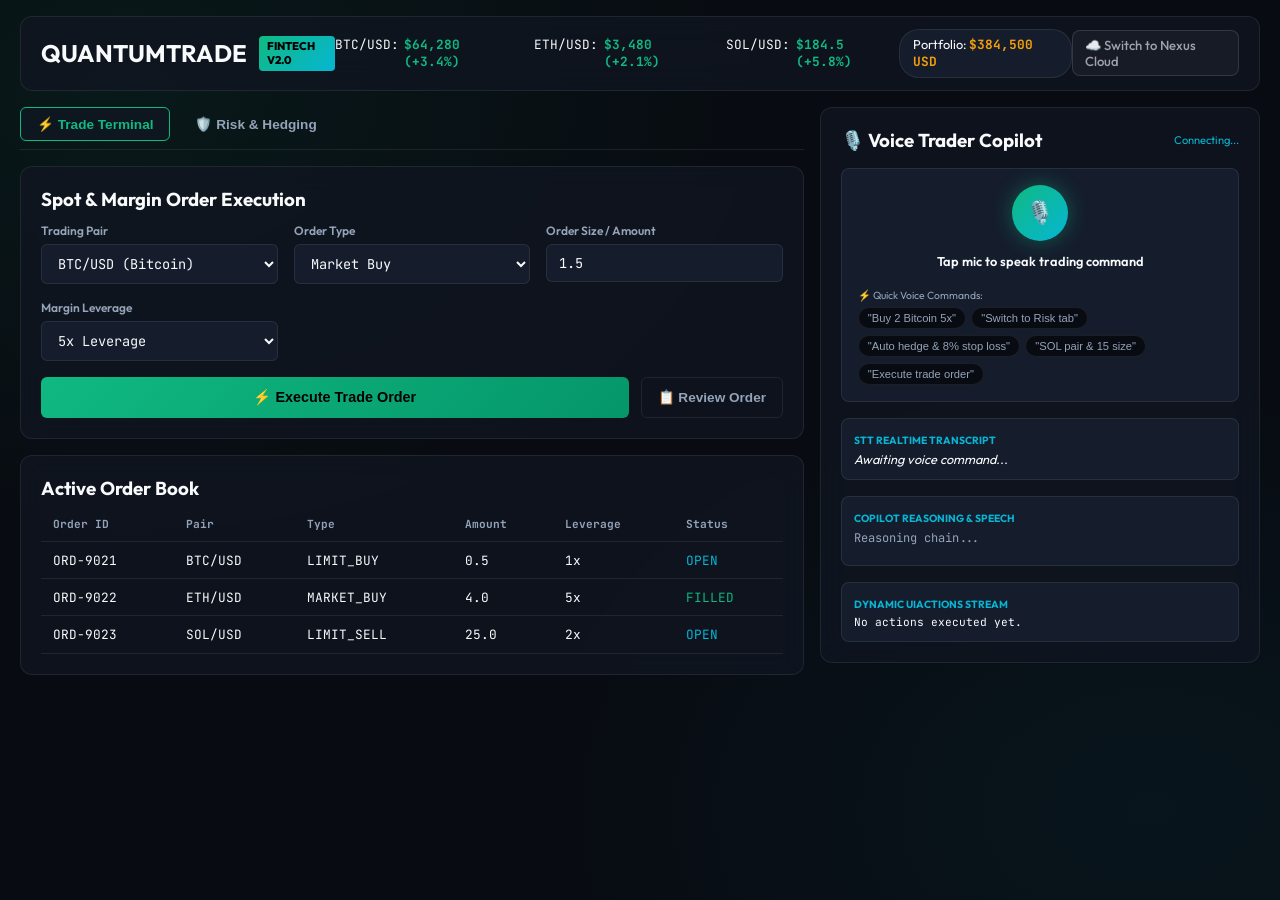
==== apps/quantum_trading/static/index.html @ e1970b5a "Enable unified multi-app routing and in-app navigation on port 8000" ====
<!DOCTYPE html>
<html lang="en">
<head>
  <meta charset="UTF-8">
  <title>Quantum Trade Terminal // Powered by Grogu Voice Copilot</title>
  <link rel="preconnect" href="https://fonts.googleapis.com">
  <link rel="preconnect" href="https://fonts.gstatic.com" crossorigin>
  <link href="https://fonts.googleapis.com/css2?family=JetBrains+Mono:wght@400;600;700&family=Outfit:wght@400;600;800&display=swap" rel="stylesheet">
  <link rel="stylesheet" href="css/trading.css">
</head>
<body>
  <div class="terminal-container">
    
    <!-- Top Header -->
    <header class="top-header">
      <div class="logo-section">
        <h2>QUANTUM<span>TRADE</span></h2>
        <span class="quantum-badge">FINTECH V2.0</span>
      </div>

      <div class="tickers-bar">
        <div class="ticker-item"><span>BTC/USD:</span> <strong class="ticker-up">$64,280 (+3.4%)</strong></div>
        <div class="ticker-item"><span>ETH/USD:</span> <strong class="ticker-up">$3,480 (+2.1%)</strong></div>
        <div class="ticker-item"><span>SOL/USD:</span> <strong class="ticker-up">$184.5 (+5.8%)</strong></div>
      </div>

      <div class="portfolio-pill">
        Portfolio: <strong id="balance_display">$384,500 USD</strong>
      </div>

      <a href="/" style="text-decoration: none; color: #a1a1aa; font-size: 0.82rem; padding: 6px 12px; border-radius: 8px; border: 1px solid rgba(255,255,255,0.12); background: rgba(255,255,255,0.04); display: inline-flex; align-items: center; gap: 6px; font-weight: 500;">☁️ Switch to Nexus Cloud</a>
    </header>

    <!-- Main Grid -->
    <main class="main-grid">
      
      <!-- Left Panel: Multi-Tab Trading Desk -->
      <section class="trading-panel">
        
        <!-- Tab Switcher -->
        <div class="tabs-header">
          <button id="tab_trade_btn" class="tab-btn active" onclick="switchTab('trade')">⚡ Trade Terminal</button>
          <button id="tab_risk_btn" class="tab-btn" onclick="switchTab('risk')">🛡️ Risk & Hedging</button>
        </div>

        <!-- TAB 1: Trade Terminal -->
        <div id="tab_trade_content" class="card">
          <h3>Spot & Margin Order Execution</h3>
          <div class="form-grid">
            <div class="form-group">
              <label for="asset_select">Trading Pair</label>
              <select id="asset_select" class="form-ctrl">
                <option value="BTC/USD">BTC/USD (Bitcoin)</option>
                <option value="ETH/USD">ETH/USD (Ethereum)</option>
                <option value="SOL/USD">SOL/USD (Solana)</option>
                <option value="NVDA">NVDA (NVIDIA Tokenized)</option>
              </select>
            </div>

            <div class="form-group">
              <label for="order_type_select">Order Type</label>
              <select id="order_type_select" class="form-ctrl">
                <option value="MARKET_BUY">Market Buy</option>
                <option value="LIMIT_BUY">Limit Buy</option>
                <option value="MARKET_SELL">Market Sell</option>
                <option value="STOP_LIMIT">Stop Limit</option>
              </select>
            </div>

            <div class="form-group">
              <label for="trade_amount_input">Order Size / Amount</label>
              <input type="number" id="trade_amount_input" class="form-ctrl" value="1.5" step="0.1" min="0.1" max="50">
            </div>

            <div class="form-group">
              <label for="leverage_input">Margin Leverage</label>
              <select id="leverage_input" class="form-ctrl">
                <option value="1">1x (Spot)</option>
                <option value="2">2x Leverage</option>
                <option value="5" selected>5x Leverage</option>
                <option value="10">10x Max</option>
              </select>
            </div>
          </div>

          <div style="margin-top: 1rem; display: flex; gap: 0.75rem;">
            <button id="execute_trade_btn" class="btn-buy" style="flex: 1;">⚡ Execute Trade Order</button>
            <button id="open_order_modal_btn" class="tab-btn" style="border: 1px solid var(--border);">📋 Review Order</button>
          </div>
        </div>

        <!-- TAB 2: Risk Management -->
        <div id="tab_risk_content" class="card" style="display: none;">
          <h3>Portfolio Risk Controls</h3>
          <div class="form-grid">
            <div class="form-group">
              <label for="stop_loss_input">Global Stop Loss (%)</label>
              <input type="number" id="stop_loss_input" class="form-ctrl" value="5.0" min="1" max="25">
            </div>

            <div class="form-group">
              <label for="auto_hedging_switch">Auto-Hedging Protection</label>
              <label style="display: flex; align-items: center; gap: 0.5rem; margin-top: 0.4rem;">
                <input type="checkbox" id="auto_hedging_switch" checked style="width: 20px; height: 20px;">
                <span id="auto_hedging_label" style="font-size: 0.85rem; color: var(--green);">Active (Hedging Enabled)</span>
              </label>
            </div>
          </div>
        </div>

        <!-- Live Order Book Table -->
        <div class="card">
          <h3>Active Order Book</h3>
          <table class="data-table">
            <thead>
              <tr>
                <th>Order ID</th>
                <th>Pair</th>
                <th>Type</th>
                <th>Amount</th>
                <th>Leverage</th>
                <th>Status</th>
              </tr>
            </thead>
            <tbody id="orders_tbody">
              <tr><td>ORD-9021</td><td>BTC/USD</td><td>LIMIT_BUY</td><td>0.5</td><td>1x</td><td style="color:var(--cyan)">OPEN</td></tr>
              <tr><td>ORD-9022</td><td>ETH/USD</td><td>MARKET_BUY</td><td>4.0</td><td>5x</td><td style="color:var(--green)">FILLED</td></tr>
              <tr><td>ORD-9023</td><td>SOL/USD</td><td>LIMIT_SELL</td><td>25.0</td><td>2x</td><td style="color:var(--cyan)">OPEN</td></tr>
            </tbody>
          </table>
        </div>

      </section>

      <!-- Right Panel: Voice AI Copilot HUD -->
      <aside class="hud-panel">
        <div style="display: flex; justify-content: space-between; align-items: center;">
          <h3>🎙️ Voice Trader Copilot</h3>
          <span id="ws_badge" style="font-size: 0.7rem; color: var(--cyan);">Connecting...</span>
        </div>

        <div class="mic-hero">
          <button id="mic_btn" class="mic-btn-circle" title="Click to Speak">🎙️</button>
          <div id="mic_status_text" style="font-size: 0.8rem; font-weight: 600;">Tap mic to speak trading command</div>

          <div class="chips">
            <span style="font-size: 0.65rem; color: var(--text-dim); width: 100%;">⚡ Quick Voice Commands:</span>
            <button class="chip" onclick="simulateVoice('Buy 2 Bitcoin with 5x leverage')">"Buy 2 Bitcoin 5x"</button>
            <button class="chip" onclick="simulateVoice('Switch to Risk Management tab')">"Switch to Risk tab"</button>
            <button class="chip" onclick="simulateVoice('Enable auto hedging and set stop loss to 8 percent')">"Auto hedge & 8% stop loss"</button>
            <button class="chip" onclick="simulateVoice('Select Solana pair and set amount to 15')">"SOL pair & 15 size"</button>
            <button class="chip" onclick="simulateVoice('Execute trade order')">"Execute trade order"</button>
          </div>
        </div>

        <div class="hud-box">
          <span class="tag">STT Realtime Transcript</span>
          <p id="stt_text" style="margin-top: 0.3rem; font-style: italic;">Awaiting voice command...</p>
        </div>

        <div class="hud-box">
          <span class="tag">Copilot Reasoning & Speech</span>
          <p id="reasoning_text" style="font-family: var(--font-mono); font-size: 0.75rem; color: var(--text-dim); margin-top: 0.3rem;">Reasoning chain...</p>
          <p id="speech_text" style="color: var(--green); margin-top: 0.4rem; font-weight: 600;"></p>
        </div>

        <div class="hud-box">
          <span class="tag">Dynamic UIActions Stream</span>
          <div id="action_log" style="font-family: var(--font-mono); font-size: 0.7rem; margin-top: 0.3rem; max-height: 120px; overflow-y: auto;">
            No actions executed yet.
          </div>
        </div>
      </aside>

    </main>

    <!-- Order Review Modal -->
    <div id="order_modal" class="modal-overlay" style="display: none;">
      <div class="modal-content">
        <h3>⚡ Confirm Order Execution</h3>
        <p id="modal_order_summary" style="font-family: var(--font-mono); font-size: 0.85rem;"></p>
        <div style="display: flex; justify-content: flex-end; gap: 0.5rem;">
          <button id="modal_close_btn" class="tab-btn" onclick="closeOrderModal()">Cancel</button>
          <button id="modal_confirm_btn" class="btn-buy" onclick="confirmOrder()">Confirm & Dispatch</button>
        </div>
      </div>
    </div>

  </div>

  <!-- Audio Player for TTS Playback -->
  <audio id="tts_player"></audio>

  <!-- ES6 Module using decoupled VoiceCopilotClient SDK -->
  <script type="module">
    import { VoiceCopilotClient } from '/sdk/voice_copilot_client.js';

    let currentTab = 'trade';

    window.switchTab = function(tab) {
      currentTab = tab;
      document.getElementById('tab_trade_btn').className = tab === 'trade' ? 'tab-btn active' : 'tab-btn';
      document.getElementById('tab_risk_btn').className = tab === 'risk' ? 'tab-btn active' : 'tab-btn';
      document.getElementById('tab_trade_content').style.display = tab === 'trade' ? 'block' : 'none';
      document.getElementById('tab_risk_content').style.display = tab === 'risk' ? 'block' : 'none';
      syncState();
    };

    window.closeOrderModal = function() {
      document.getElementById('order_modal').style.display = 'none';
      syncState();
    };

    window.confirmOrder = function() {
      const asset = document.getElementById('asset_select').value;
      const type = document.getElementById('order_type_select').value;
      const amt = document.getElementById('trade_amount_input').value;
      const lev = document.getElementById('leverage_input').value;
      
      const tbody = document.getElementById('orders_tbody');
      const tr = document.createElement('tr');
      const orderId = `ORD-${Math.floor(1000 + Math.random() * 9000)}`;
      tr.innerHTML = `<td>${orderId}</td><td>${asset}</td><td>${type}</td><td>${amt}</td><td>${lev}x</td><td style="color:var(--green)">FILLED</td>`;
      tbody.prepend(tr);

      window.closeOrderModal();
    };

    function generateViewContext() {
      const isModalOpen = document.getElementById('order_modal').style.display === 'flex';
      return {
        screen_id: `fintech_terminal_${currentTab}`,
        title: 'Quantum Trade Terminal',
        active_modal: isModalOpen ? 'order_modal' : null,
        components: [
          {
            id: 'tab_trade_btn',
            type: 'button',
            label: 'Trade Terminal Tab',
            allowed_actions: ['click', 'navigate']
          },
          {
            id: 'tab_risk_btn',
            type: 'button',
            label: 'Risk Management Tab',
            allowed_actions: ['click', 'navigate']
          },
          {
            id: 'asset_select',
            type: 'select',
            label: 'Trading Asset Pair',
            value: document.getElementById('asset_select').value,
            options: ['BTC/USD', 'ETH/USD', 'SOL/USD', 'NVDA'],
            allowed_actions: ['select_option', 'set_value']
          },
          {
            id: 'order_type_select',
            type: 'select',
            label: 'Order Type Selection',
            value: document.getElementById('order_type_select').value,
            options: ['MARKET_BUY', 'LIMIT_BUY', 'MARKET_SELL', 'STOP_LIMIT'],
            allowed_actions: ['select_option', 'set_value']
          },
          {
            id: 'trade_amount_input',
            type: 'input',
            label: 'Order Size Amount',
            value: parseFloat(document.getElementById('trade_amount_input').value),
            allowed_actions: ['set_value']
          },
          {
            id: 'leverage_input',
            type: 'select',
            label: 'Margin Leverage Multiplier',
            value: document.getElementById('leverage_input').value,
            options: ['1', '2', '5', '10'],
            allowed_actions: ['select_option', 'set_value']
          },
          {
            id: 'execute_trade_btn',
            type: 'button',
            label: 'Execute Trade Order Button',
            allowed_actions: ['click']
          },
          {
            id: 'order_modal',
            type: 'modal',
            label: 'Order Confirmation Review Modal',
            allowed_actions: ['open_modal', 'close_modal']
          },
          {
            id: 'stop_loss_input',
            type: 'input',
            label: 'Stop Loss Percentage',
            value: parseFloat(document.getElementById('stop_loss_input').value),
            allowed_actions: ['set_value']
          },
          {
            id: 'auto_hedging_switch',
            type: 'switch',
            label: 'Auto Hedging Protection Switch',
            value: document.getElementById('auto_hedging_switch').checked,
            allowed_actions: ['toggle', 'click']
          }
        ],
        state_summary: {
          current_tab: currentTab,
          selected_asset: document.getElementById('asset_select').value,
          order_type: document.getElementById('order_type_select').value,
          trade_amount: parseFloat(document.getElementById('trade_amount_input').value),
          leverage: parseInt(document.getElementById('leverage_input').value, 10),
          auto_hedging: document.getElementById('auto_hedging_switch').checked,
        }
      };
    }

    // Initialize Decoupled VoiceCopilotClient SDK
    const copilot = new VoiceCopilotClient({
      wsUrl: `ws://${window.location.host}/ws/copilot`,
      onStateChange: (state) => {
        document.getElementById('ws_badge').textContent = state === 'connected' ? '⚡ WS Connected' : state;
      },
      onTranscription: (text, isFinal) => {
        document.getElementById('stt_text').textContent = `"${text}"`;
      },
      onAgentThinking: (text) => {
        document.getElementById('reasoning_text').textContent = text;
      },
      onAgentResponse: (resp) => {
        document.getElementById('reasoning_text').textContent = resp.thought;
        document.getElementById('speech_text').textContent = `🔊 ${resp.speech_output}`;
      },
      onUIAction: (action) => {
        const log = document.getElementById('action_log');
        log.innerHTML = `<div>⚡ <strong>${action.action_type}</strong> on #${action.target_id} (${action.description})</div>` + log.innerHTML;

        // Apply mutations independently on host UI:
        if (action.target_id === 'asset_select') {
          document.getElementById('asset_select').value = action.payload.value;
        }
        if (action.target_id === 'order_type_select') {
          document.getElementById('order_type_select').value = action.payload.value;
        }
        if (action.target_id === 'trade_amount_input') {
          document.getElementById('trade_amount_input').value = action.payload.value;
        }
        if (action.target_id === 'leverage_input') {
          document.getElementById('leverage_input').value = action.payload.value;
        }
        if (action.target_id === 'stop_loss_input') {
          document.getElementById('stop_loss_input').value = action.payload.value;
        }
        if (action.target_id === 'auto_hedging_switch') {
          const chk = document.getElementById('auto_hedging_switch');
          chk.checked = action.payload.state !== undefined ? action.payload.state : !chk.checked;
          document.getElementById('auto_hedging_label').textContent = chk.checked ? 'Active (Hedging Enabled)' : 'Disabled';
        }
        if (action.target_id === 'tab_trade_btn') {
          window.switchTab('trade');
        }
        if (action.target_id === 'tab_risk_btn') {
          window.switchTab('risk');
        }
        if (action.target_id === 'order_modal' || action.action_type === 'OPEN_MODAL') {
          const modal = document.getElementById('order_modal');
          modal.style.display = 'flex';
          const asset = document.getElementById('asset_select').value;
          const type = document.getElementById('order_type_select').value;
          const amt = document.getElementById('trade_amount_input').value;
          const lev = document.getElementById('leverage_input').value;
          document.getElementById('modal_order_summary').textContent = `Order: ${type} ${amt} ${asset} at ${lev}x leverage`;
        }
        if (action.action_type === 'CLOSE_MODAL') {
          window.closeOrderModal();
        }
        if (action.target_id === 'execute_trade_btn') {
          window.confirmOrder();
        }

        syncState();
      }
    });

    function syncState() {
      copilot.syncViewContext(generateViewContext());
    }

    copilot.connect();
    setTimeout(syncState, 400);

    // Event listeners
    document.getElementById('asset_select').addEventListener('change', syncState);
    document.getElementById('order_type_select').addEventListener('change', syncState);
    document.getElementById('trade_amount_input').addEventListener('change', syncState);
    document.getElementById('leverage_input').addEventListener('change', syncState);
    document.getElementById('stop_loss_input').addEventListener('change', syncState);
    document.getElementById('auto_hedging_switch').addEventListener('change', (e) => {
      document.getElementById('auto_hedging_label').textContent = e.target.checked ? 'Active (Hedging Enabled)' : 'Disabled';
      syncState();
    });

    document.getElementById('open_order_modal_btn').addEventListener('click', () => {
      document.getElementById('order_modal').style.display = 'flex';
      const asset = document.getElementById('asset_select').value;
      const type = document.getElementById('order_type_select').value;
      const amt = document.getElementById('trade_amount_input').value;
      const lev = document.getElementById('leverage_input').value;
      document.getElementById('modal_order_summary').textContent = `Order: ${type} ${amt} ${asset} at ${lev}x leverage`;
      syncState();
    });

    document.getElementById('execute_trade_btn').addEventListener('click', () => {
      window.confirmOrder();
    });

    // Mic button
    document.getElementById('mic_btn').addEventListener('click', async () => {
      if (copilot.isRecording) {
        copilot.stopListening();
        document.getElementById('mic_btn').classList.remove('recording');
        document.getElementById('mic_status_text').textContent = 'Processing voice...';
      } else {
        await copilot.startListening();
        document.getElementById('mic_btn').classList.add('recording');
        document.getElementById('mic_status_text').textContent = 'Listening (16kHz PCM)... Tap to send';
      }
    });

    window.simulateVoice = function(text) {
      document.getElementById('stt_text').textContent = `"${text}" (Simulating...)`;
      copilot.stopListening(text);
    };
  </script>
</body>
</html>
---- apps/quantum_trading/static/css/trading.css ----
﻿/* FinTech Quantum Terminal - Cyberpunk Trading Theme */
:root {
  --font-main: 'Outfit', sans-serif;
  --font-mono: 'JetBrains Mono', monospace;
  --bg-dark: #080b11;
  --bg-panel: rgba(16, 22, 34, 0.75);
  --bg-input: #151d2d;
  --border: rgba(255, 255, 255, 0.08);
  --border-neon: rgba(16, 185, 129, 0.35);
  --text-main: #f8fafc;
  --text-dim: #94a3b8;
  --green: #10b981;
  --red: #f43f5e;
  --cyan: #06b6d4;
  --purple: #8b5cf6;
  --gold: #f59e0b;
}

* { box-sizing: border-box; margin: 0; padding: 0; }
body {
  font-family: var(--font-main);
  background-color: var(--bg-dark);
  color: var(--text-main);
  background-image: radial-gradient(at 10% 10%, rgba(16, 185, 129, 0.08) 0px, transparent 40%),
                    radial-gradient(at 90% 90%, rgba(6, 182, 212, 0.06) 0px, transparent 40%);
  min-height: 100vh;
}

.terminal-container {
  display: flex;
  flex-direction: column;
  max-width: 1760px;
  margin: 0 auto;
  padding: 1rem 1.25rem;
  gap: 1rem;
}

/* Header */
.top-header {
  display: flex;
  justify-content: space-between;
  align-items: center;
  background: var(--bg-panel);
  backdrop-filter: blur(16px);
  border: 1px solid var(--border);
  border-radius: 12px;
  padding: 0.75rem 1.25rem;
}

.logo-section {
  display: flex;
  align-items: center;
  gap: 0.75rem;
}
.quantum-badge {
  background: linear-gradient(135deg, var(--green), var(--cyan));
  color: #000;
  font-weight: 800;
  font-size: 0.7rem;
  padding: 0.2rem 0.5rem;
  border-radius: 4px;
}

.tickers-bar {
  display: flex;
  gap: 1.25rem;
}
.ticker-item {
  font-family: var(--font-mono);
  font-size: 0.8rem;
  display: flex;
  gap: 0.35rem;
}
.ticker-up { color: var(--green); }
.ticker-down { color: var(--red); }

.portfolio-pill {
  background: var(--bg-input);
  border: 1px solid var(--border);
  padding: 0.4rem 0.85rem;
  border-radius: 20px;
  font-size: 0.8rem;
}
.portfolio-pill strong { color: var(--gold); font-family: var(--font-mono); }

/* Main Grid */
.main-grid {
  display: grid;
  grid-template-columns: 1fr 440px;
  gap: 1rem;
  align-items: start;
}

/* Trading Panel */
.trading-panel {
  display: flex;
  flex-direction: column;
  gap: 1rem;
}

.tabs-header {
  display: flex;
  gap: 0.5rem;
  border-bottom: 1px solid var(--border);
  padding-bottom: 0.5rem;
}
.tab-btn {
  background: transparent;
  border: 1px solid transparent;
  color: var(--text-dim);
  font-weight: 600;
  font-size: 0.85rem;
  padding: 0.5rem 1rem;
  border-radius: 6px;
  cursor: pointer;
  transition: all 0.2s;
}
.tab-btn.active {
  background: var(--bg-panel);
  border-color: var(--green);
  color: var(--green);
}

.card {
  background: var(--bg-panel);
  backdrop-filter: blur(12px);
  border: 1px solid var(--border);
  border-radius: 12px;
  padding: 1.25rem;
}

.form-grid {
  display: grid;
  grid-template-columns: repeat(auto-fit, minmax(200px, 1fr));
  gap: 1rem;
  margin-top: 0.75rem;
}
.form-group {
  display: flex;
  flex-direction: column;
  gap: 0.4rem;
}
.form-group label {
  font-size: 0.75rem;
  font-weight: 600;
  color: var(--text-dim);
}
.form-ctrl {
  background: var(--bg-input);
  border: 1px solid var(--border);
  border-radius: 6px;
  padding: 0.55rem 0.75rem;
  color: var(--text-main);
  font-family: var(--font-mono);
  font-size: 0.85rem;
  outline: none;
}
.form-ctrl:focus { border-color: var(--green); }

.btn-buy {
  background: linear-gradient(135deg, var(--green), #059669);
  color: #000;
  font-weight: 700;
  border: none;
  padding: 0.75rem;
  border-radius: 6px;
  cursor: pointer;
  font-size: 0.9rem;
  transition: transform 0.15s;
}
.btn-buy:hover { transform: translateY(-1px); filter: brightness(1.1); }

/* Table */
.data-table {
  width: 100%;
  border-collapse: collapse;
  font-size: 0.8rem;
  font-family: var(--font-mono);
  margin-top: 0.5rem;
}
.data-table th, .data-table td {
  padding: 0.6rem 0.75rem;
  border-bottom: 1px solid var(--border);
  text-align: left;
}
.data-table th { color: var(--text-dim); font-size: 0.7rem; }

/* Copilot HUD */
.hud-panel {
  background: var(--bg-panel);
  backdrop-filter: blur(16px);
  border: 1px solid var(--border);
  border-radius: 12px;
  padding: 1.25rem;
  display: flex;
  flex-direction: column;
  gap: 1rem;
}

.mic-hero {
  background: var(--bg-input);
  border: 1px solid var(--border);
  border-radius: 8px;
  padding: 1rem;
  display: flex;
  flex-direction: column;
  align-items: center;
  gap: 0.75rem;
}

.mic-btn-circle {
  width: 56px;
  height: 56px;
  border-radius: 50%;
  background: linear-gradient(135deg, var(--green), var(--cyan));
  border: none;
  cursor: pointer;
  display: flex;
  align-items: center;
  justify-content: center;
  font-size: 1.4rem;
  box-shadow: 0 0 20px rgba(16, 185, 129, 0.4);
  transition: transform 0.2s;
}
.mic-btn-circle:hover { transform: scale(1.06); }
.mic-btn-circle.recording { background: var(--red); box-shadow: 0 0 25px rgba(244, 63, 94, 0.8); }

.chips {
  display: flex;
  flex-wrap: wrap;
  gap: 0.35rem;
  margin-top: 0.5rem;
}
.chip {
  background: var(--bg-dark);
  border: 1px solid var(--border);
  border-radius: 14px;
  padding: 0.25rem 0.55rem;
  font-size: 0.7rem;
  color: var(--text-dim);
  cursor: pointer;
}
.chip:hover { border-color: var(--green); color: var(--text-main); }

.hud-box {
  background: var(--bg-input);
  border: 1px solid var(--border);
  border-radius: 8px;
  padding: 0.75rem;
  font-size: 0.8rem;
}
.tag { font-size: 0.65rem; font-weight: 700; color: var(--cyan); text-transform: uppercase; }

/* Modal */
.modal-overlay {
  position: fixed;
  top: 0; left: 0; right: 0; bottom: 0;
  background: rgba(0, 0, 0, 0.8);
  display: flex;
  align-items: center;
  justify-content: center;
  z-index: 100;
}
.modal-content {
  background: #111827;
  border: 1px solid var(--green);
  border-radius: 12px;
  padding: 1.5rem;
  width: 440px;
  display: flex;
  flex-direction: column;
  gap: 1rem;
}
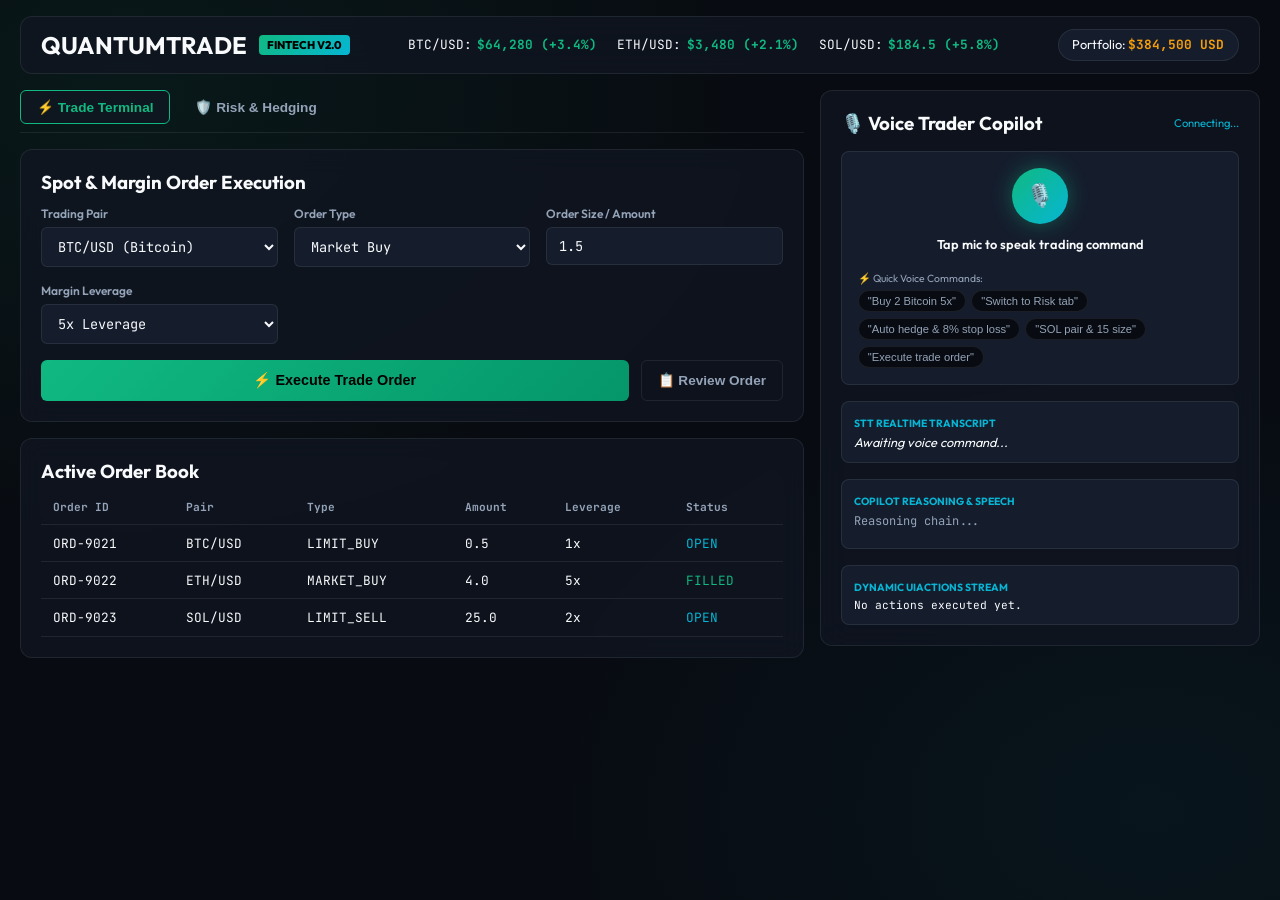
==== commit 3752b5f5: "Separate apps back into independent ports 8000 and 8050, remove header switchers" ====
--- a/apps/quantum_trading/static/index.html
+++ b/apps/quantum_trading/static/index.html
@@ -27,8 +27,6 @@
       <div class="portfolio-pill">
         Portfolio: <strong id="balance_display">$384,500 USD</strong>
       </div>
-
-      <a href="/" style="text-decoration: none; color: #a1a1aa; font-size: 0.82rem; padding: 6px 12px; border-radius: 8px; border: 1px solid rgba(255,255,255,0.12); background: rgba(255,255,255,0.04); display: inline-flex; align-items: center; gap: 6px; font-weight: 500;">☁️ Switch to Nexus Cloud</a>
     </header>
 
     <!-- Main Grid -->
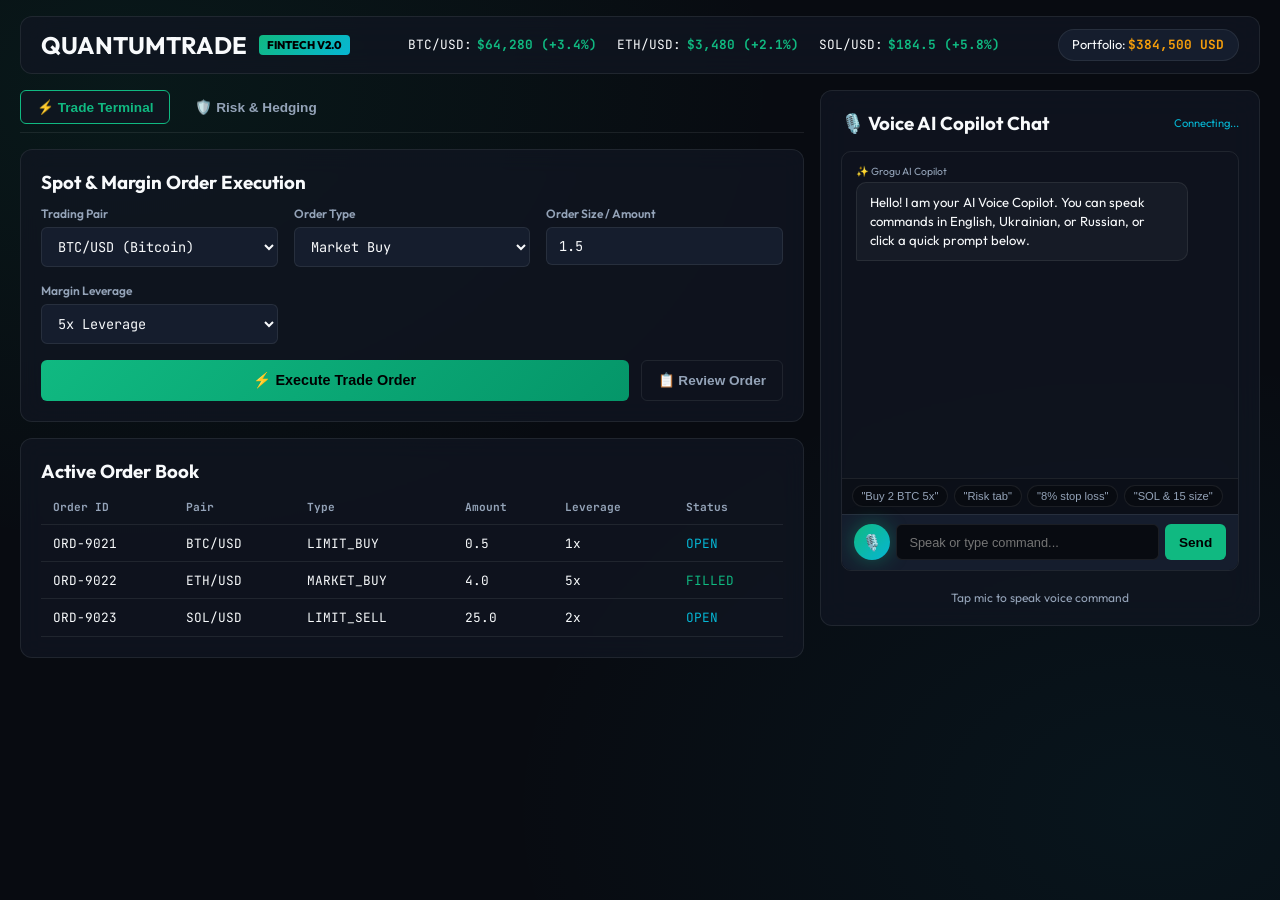
==== commit e8b218bf: "Implement full-fledged chat history feed in HUD and fix Quantum Trade WebSocket connection" ====
--- a/apps/quantum_trading/static/index.html
+++ b/apps/quantum_trading/static/index.html
@@ -133,41 +133,38 @@
       <!-- Right Panel: Voice AI Copilot HUD -->
       <aside class="hud-panel">
         <div style="display: flex; justify-content: space-between; align-items: center;">
-          <h3>🎙️ Voice Trader Copilot</h3>
+          <h3>🎙️ Voice AI Copilot Chat</h3>
           <span id="ws_badge" style="font-size: 0.7rem; color: var(--cyan);">Connecting...</span>
         </div>
 
-        <div class="mic-hero">
-          <button id="mic_btn" class="mic-btn-circle" title="Click to Speak">🎙️</button>
-          <div id="mic_status_text" style="font-size: 0.8rem; font-weight: 600;">Tap mic to speak trading command</div>
-
-          <div class="chips">
-            <span style="font-size: 0.65rem; color: var(--text-dim); width: 100%;">⚡ Quick Voice Commands:</span>
-            <button class="chip" onclick="simulateVoice('Buy 2 Bitcoin with 5x leverage')">"Buy 2 Bitcoin 5x"</button>
-            <button class="chip" onclick="simulateVoice('Switch to Risk Management tab')">"Switch to Risk tab"</button>
-            <button class="chip" onclick="simulateVoice('Enable auto hedging and set stop loss to 8 percent')">"Auto hedge & 8% stop loss"</button>
-            <button class="chip" onclick="simulateVoice('Select Solana pair and set amount to 15')">"SOL pair & 15 size"</button>
-            <button class="chip" onclick="simulateVoice('Execute trade order')">"Execute trade order"</button>
+        <!-- Interactive Chat History Container -->
+        <div class="chat-feed-container">
+          <div class="chat-messages" id="chat_messages">
+            <div class="chat-msg assistant">
+              <div class="chat-sender">✨ Grogu AI Copilot</div>
+              <div class="chat-bubble">
+                Hello! I am your AI Voice Copilot. You can speak commands in English, Ukrainian, or Russian, or click a quick prompt below.
+              </div>
+            </div>
           </div>
-        </div>
-
-        <div class="hud-box">
-          <span class="tag">STT Realtime Transcript</span>
-          <p id="stt_text" style="margin-top: 0.3rem; font-style: italic;">Awaiting voice command...</p>
-        </div>
-
-        <div class="hud-box">
-          <span class="tag">Copilot Reasoning & Speech</span>
-          <p id="reasoning_text" style="font-family: var(--font-mono); font-size: 0.75rem; color: var(--text-dim); margin-top: 0.3rem;">Reasoning chain...</p>
-          <p id="speech_text" style="color: var(--green); margin-top: 0.4rem; font-weight: 600;"></p>
-        </div>
-
-        <div class="hud-box">
-          <span class="tag">Dynamic UIActions Stream</span>
-          <div id="action_log" style="font-family: var(--font-mono); font-size: 0.7rem; margin-top: 0.3rem; max-height: 120px; overflow-y: auto;">
-            No actions executed yet.
+
+          <!-- Quick Prompts Chips -->
+          <div class="chips" style="padding: 0.4rem 0.6rem; border-top: 1px solid var(--border); background: rgba(0,0,0,0.2);">
+            <button class="chip" onclick="simulateVoice('Buy 2 Bitcoin with 5x leverage')">"Buy 2 BTC 5x"</button>
+            <button class="chip" onclick="simulateVoice('Switch to Risk tab')">"Risk tab"</button>
+            <button class="chip" onclick="simulateVoice('Enable auto hedging and set stop loss to 8 percent')">"8% stop loss"</button>
+            <button class="chip" onclick="simulateVoice('Select Solana pair and set amount to 15')">"SOL & 15 size"</button>
           </div>
-        </div>
+
+          <!-- Bottom Input & Mic Bar -->
+          <form id="chat_input_form" class="chat-input-bar" onsubmit="handleTextInput(event)">
+            <button type="button" id="mic_btn" class="mic-btn-circle" style="width: 36px; height: 36px; font-size: 1rem;" title="Hold to Speak (16kHz PCM)">🎙️</button>
+            <input type="text" id="chat_text_input" class="chat-text-input" placeholder="Speak or type command..." autocomplete="off">
+            <button type="submit" class="tab-btn" style="padding: 0.4rem 0.8rem; background: var(--green); color: #000; font-weight: 700;">Send</button>
+          </form>
+        </div>
+
+        <div id="mic_status_text" style="font-size: 0.75rem; color: var(--text-dim); text-align: center; margin-top: 0.2rem;">Tap mic to speak voice command</div>
       </aside>
 
     </main>
@@ -312,26 +309,65 @@
       };
     }
 
-    // Initialize Decoupled VoiceCopilotClient SDK
+    function appendChatMessage(role, text, thought = null, actions = []) {
+      const feed = document.getElementById('chat_messages');
+      if (!feed) return;
+
+      const msgDiv = document.createElement('div');
+      msgDiv.className = `chat-msg ${role}`;
+
+      const timeStr = new Date().toLocaleTimeString([], { hour: '2-digit', minute: '2-digit', second: '2-digit' });
+      const sender = role === 'user' ? '👤 You' : '✨ Grogu Copilot';
+
+      let actionsHtml = '';
+      if (actions && actions.length > 0) {
+        actionsHtml = '<div class="chat-actions-list">' + actions.map(a => `<span class="chat-action-badge">⚡ ${a.action_type}: ${a.description}</span>`).join('') + '</div>';
+      }
+
+      let thoughtHtml = '';
+      if (thought) {
+        thoughtHtml = `<details class="chat-reasoning-toggle"><summary>🧠 Thought Process</summary><p style="margin-top:0.3rem; font-family:var(--font-mono);">${thought}</p></details>`;
+      }
+
+      msgDiv.innerHTML = `
+        <div class="chat-sender">${sender} <small style="opacity:0.6;">${timeStr}</small></div>
+        <div class="chat-bubble">
+          <div>${text}</div>
+          ${thoughtHtml}
+          ${actionsHtml}
+        </div>
+      `;
+
+      feed.appendChild(msgDiv);
+      feed.scrollTop = feed.scrollHeight;
+    }
+
+    // Initialize Decoupled VoiceCopilotClient SDK with auto-protocol WSS / WS
+    const proto = window.location.protocol === 'https:' ? 'wss:' : 'ws:';
     const copilot = new VoiceCopilotClient({
-      wsUrl: `ws://${window.location.host}/ws/copilot`,
+      wsUrl: `${proto}//${window.location.host}/ws/copilot`,
       onStateChange: (state) => {
-        document.getElementById('ws_badge').textContent = state === 'connected' ? '⚡ WS Connected' : state;
+        const badge = document.getElementById('ws_badge');
+        if (badge) {
+          badge.textContent = state === 'connected' ? '⚡ WS Connected' : state;
+          badge.style.color = state === 'connected' ? 'var(--green)' : 'var(--cyan)';
+        }
       },
       onTranscription: (text, isFinal) => {
-        document.getElementById('stt_text').textContent = `"${text}"`;
+        if (isFinal && text) {
+          appendChatMessage('user', text);
+        }
       },
       onAgentThinking: (text) => {
-        document.getElementById('reasoning_text').textContent = text;
+        const status = document.getElementById('mic_status_text');
+        if (status) status.textContent = `Thinking: ${text}`;
       },
       onAgentResponse: (resp) => {
-        document.getElementById('reasoning_text').textContent = resp.thought;
-        document.getElementById('speech_text').textContent = `🔊 ${resp.speech_output}`;
+        appendChatMessage('assistant', resp.speech_output || 'Command executed.', resp.thought, resp.actions);
+        const status = document.getElementById('mic_status_text');
+        if (status) status.textContent = 'Ready for next voice or text command';
       },
       onUIAction: (action) => {
-        const log = document.getElementById('action_log');
-        log.innerHTML = `<div>⚡ <strong>${action.action_type}</strong> on #${action.target_id} (${action.description})</div>` + log.innerHTML;
-
         // Apply mutations independently on host UI:
         if (action.target_id === 'asset_select') {
           document.getElementById('asset_select').value = action.payload.value;
@@ -411,21 +447,31 @@
       window.confirmOrder();
     });
 
+    window.handleTextInput = function(e) {
+      if (e) e.preventDefault();
+      const input = document.getElementById('chat_text_input');
+      const text = input?.value.trim();
+      if (!text) return;
+      input.value = '';
+      appendChatMessage('user', text);
+      copilot.sendTextPrompt(text);
+    };
+
     // Mic button
     document.getElementById('mic_btn').addEventListener('click', async () => {
       if (copilot.isRecording) {
         copilot.stopListening();
         document.getElementById('mic_btn').classList.remove('recording');
-        document.getElementById('mic_status_text').textContent = 'Processing voice...';
+        document.getElementById('mic_status_text').textContent = 'Processing voice audio...';
       } else {
         await copilot.startListening();
         document.getElementById('mic_btn').classList.add('recording');
-        document.getElementById('mic_status_text').textContent = 'Listening (16kHz PCM)... Tap to send';
+        document.getElementById('mic_status_text').textContent = 'Listening (16kHz PCM)... Click to send';
       }
     });
 
     window.simulateVoice = function(text) {
-      document.getElementById('stt_text').textContent = `"${text}" (Simulating...)`;
+      appendChatMessage('user', text);
       copilot.stopListening(text);
     };
   </script>
--- a/apps/quantum_trading/static/css/trading.css
+++ b/apps/quantum_trading/static/css/trading.css
@@ -1,4 +1,4 @@
-﻿/* FinTech Quantum Terminal - Cyberpunk Trading Theme */
+/* FinTech Quantum Terminal - Cyberpunk Trading Theme */
 :root {
   --font-main: 'Outfit', sans-serif;
   --font-mono: 'JetBrains Mono', monospace;
@@ -251,6 +251,120 @@
 }
 .tag { font-size: 0.65rem; font-weight: 700; color: var(--cyan); text-transform: uppercase; }
 
+/* Chat History Feed */
+.chat-feed-container {
+  display: flex;
+  flex-direction: column;
+  height: 420px;
+  background: var(--bg-card);
+  border: 1px solid var(--border);
+  border-radius: 10px;
+  overflow: hidden;
+}
+
+.chat-messages {
+  flex: 1;
+  padding: 0.85rem;
+  overflow-y: auto;
+  display: flex;
+  flex-direction: column;
+  gap: 0.75rem;
+  scroll-behavior: smooth;
+}
+
+.chat-msg {
+  display: flex;
+  flex-direction: column;
+  max-width: 90%;
+  animation: fadeIn 0.2s ease-out;
+}
+
+.chat-msg.user {
+  align-self: flex-end;
+}
+
+.chat-msg.assistant {
+  align-self: flex-start;
+}
+
+.chat-bubble {
+  padding: 0.65rem 0.85rem;
+  border-radius: 10px;
+  font-size: 0.82rem;
+  line-height: 1.45;
+  position: relative;
+}
+
+.chat-msg.user .chat-bubble {
+  background: linear-gradient(135deg, rgba(16, 185, 129, 0.25), rgba(6, 182, 212, 0.3));
+  border: 1px solid rgba(16, 185, 129, 0.45);
+  color: var(--text-main);
+  border-bottom-right-radius: 2px;
+}
+
+.chat-msg.assistant .chat-bubble {
+  background: rgba(255, 255, 255, 0.04);
+  border: 1px solid var(--border);
+  color: var(--text-main);
+  border-bottom-left-radius: 2px;
+}
+
+.chat-sender {
+  font-size: 0.65rem;
+  color: var(--text-dim);
+  margin-bottom: 0.2rem;
+  display: flex;
+  align-items: center;
+  gap: 0.35rem;
+}
+
+.chat-reasoning-toggle {
+  margin-top: 0.45rem;
+  font-size: 0.7rem;
+  color: var(--text-dim);
+  background: rgba(0, 0, 0, 0.35);
+  padding: 0.35rem 0.5rem;
+  border-radius: 6px;
+  border: 1px solid rgba(255, 255, 255, 0.06);
+}
+
+.chat-actions-list {
+  display: flex;
+  flex-wrap: wrap;
+  gap: 0.3rem;
+  margin-top: 0.4rem;
+}
+
+.chat-action-badge {
+  background: rgba(16, 185, 129, 0.15);
+  border: 1px solid var(--green);
+  color: var(--green);
+  font-size: 0.68rem;
+  padding: 0.15rem 0.4rem;
+  border-radius: 4px;
+  font-family: var(--font-mono);
+}
+
+.chat-input-bar {
+  display: flex;
+  gap: 0.4rem;
+  padding: 0.6rem 0.75rem;
+  border-top: 1px solid var(--border);
+  background: var(--bg-input);
+}
+
+.chat-text-input {
+  flex: 1;
+  background: var(--bg-dark);
+  border: 1px solid var(--border);
+  border-radius: 6px;
+  color: var(--text-main);
+  padding: 0.45rem 0.75rem;
+  font-size: 0.8rem;
+  outline: none;
+}
+.chat-text-input:focus { border-color: var(--cyan); }
+
 /* Modal */
 .modal-overlay {
   position: fixed;
@@ -259,15 +373,13 @@
   display: flex;
   align-items: center;
   justify-content: center;
-  z-index: 100;
+  z-index: 1000;
 }
 .modal-content {
-  background: #111827;
-  border: 1px solid var(--green);
+  background: var(--bg-card);
+  border: 1px solid var(--border);
   border-radius: 12px;
   padding: 1.5rem;
-  width: 440px;
-  display: flex;
-  flex-direction: column;
-  gap: 1rem;
-}
+  width: 90%;
+  max-width: 440px;
+}
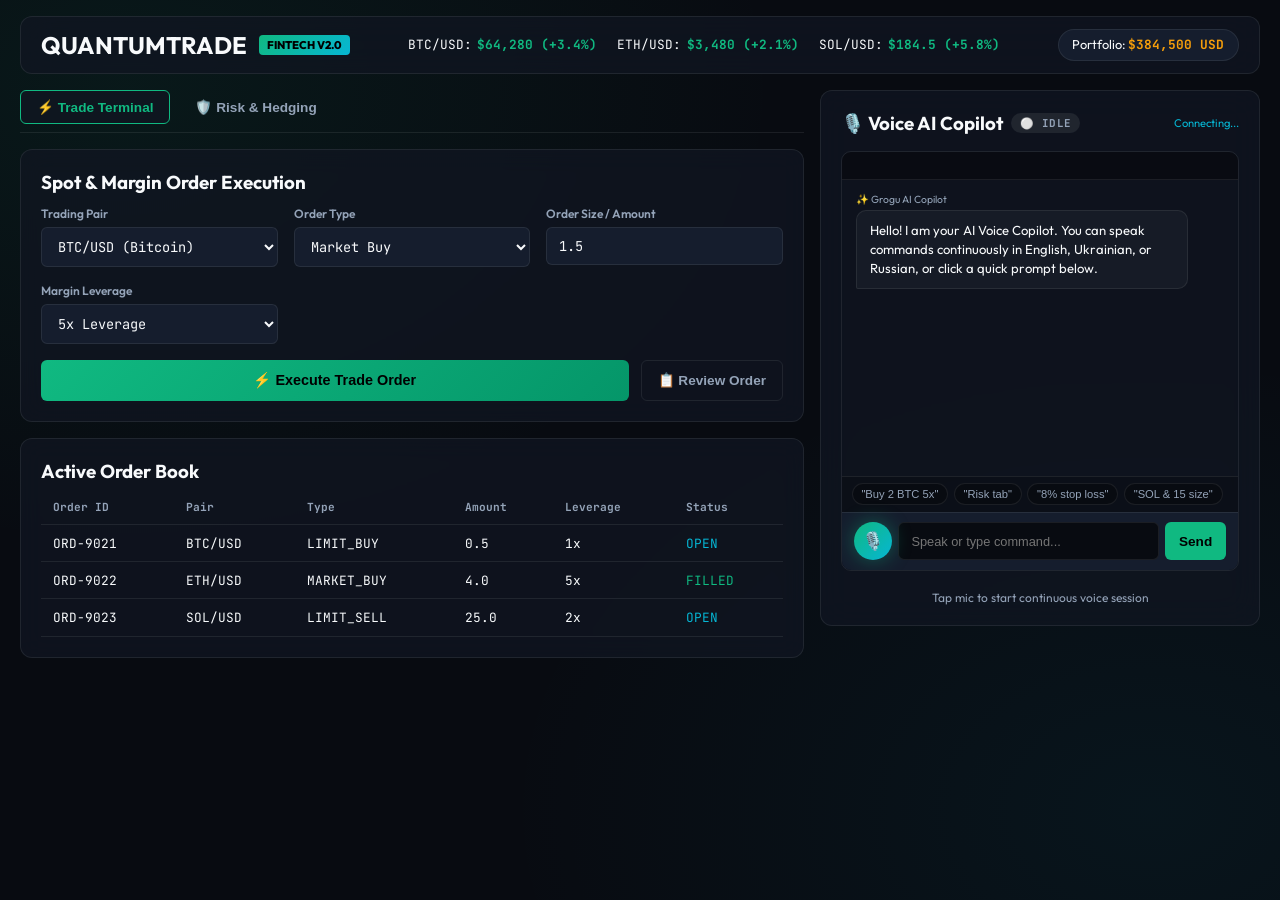
==== commit 09a32739: "feat: implement continuous voice VAD conversation, UI/UX polish, and stability fixes" ====
--- a/apps/quantum_trading/static/index.html
+++ b/apps/quantum_trading/static/index.html
@@ -133,17 +133,25 @@
       <!-- Right Panel: Voice AI Copilot HUD -->
       <aside class="hud-panel">
         <div style="display: flex; justify-content: space-between; align-items: center;">
-          <h3>🎙️ Voice AI Copilot Chat</h3>
+          <div style="display: flex; align-items: center; gap: 0.5rem;">
+            <h3>🎙️ Voice AI Copilot</h3>
+            <span id="voice_state_badge" class="state-badge badge-idle">⚪ IDLE</span>
+          </div>
           <span id="ws_badge" style="font-size: 0.7rem; color: var(--cyan);">Connecting...</span>
         </div>
 
         <!-- Interactive Chat History Container -->
         <div class="chat-feed-container">
+          <!-- Live Waveform / Voice Activity Bar -->
+          <div class="quantum-waveform-bar">
+            <canvas id="quantum_waveform" width="360" height="28"></canvas>
+          </div>
+
           <div class="chat-messages" id="chat_messages">
             <div class="chat-msg assistant">
               <div class="chat-sender">✨ Grogu AI Copilot</div>
               <div class="chat-bubble">
-                Hello! I am your AI Voice Copilot. You can speak commands in English, Ukrainian, or Russian, or click a quick prompt below.
+                Hello! I am your AI Voice Copilot. You can speak commands continuously in English, Ukrainian, or Russian, or click a quick prompt below.
               </div>
             </div>
           </div>
@@ -158,13 +166,13 @@
 
           <!-- Bottom Input & Mic Bar -->
           <form id="chat_input_form" class="chat-input-bar" onsubmit="handleTextInput(event)">
-            <button type="button" id="mic_btn" class="mic-btn-circle" style="width: 36px; height: 36px; font-size: 1rem;" title="Hold to Speak (16kHz PCM)">🎙️</button>
+            <button type="button" id="mic_btn" class="mic-btn-circle" style="width: 38px; height: 38px; font-size: 1.1rem;" title="Click to Toggle Continuous Voice (16kHz PCM VAD)">🎙️</button>
             <input type="text" id="chat_text_input" class="chat-text-input" placeholder="Speak or type command..." autocomplete="off">
             <button type="submit" class="tab-btn" style="padding: 0.4rem 0.8rem; background: var(--green); color: #000; font-weight: 700;">Send</button>
           </form>
         </div>
 
-        <div id="mic_status_text" style="font-size: 0.75rem; color: var(--text-dim); text-align: center; margin-top: 0.2rem;">Tap mic to speak voice command</div>
+        <div id="mic_status_text" style="font-size: 0.75rem; color: var(--text-dim); text-align: center; margin-top: 0.2rem;">Tap mic to start continuous voice session</div>
       </aside>
 
     </main>
@@ -188,9 +196,91 @@
 
   <!-- ES6 Module using decoupled VoiceCopilotClient SDK -->
   <script type="module">
-    import { VoiceCopilotClient } from '/sdk/voice_copilot_client.js';
+    import { VoiceCopilotClient, CopilotVoiceState } from '/sdk/voice_copilot_client.js';
 
     let currentTab = 'trade';
+    let currentRms = 0;
+    let wavePhase = 0;
+    let currentVoiceState = CopilotVoiceState.IDLE;
+
+    // --- Waveform Canvas Visualizer ---
+    const canvas = document.getElementById('quantum_waveform');
+    const ctx = canvas ? canvas.getContext('2d') : null;
+
+    function renderWaveform() {
+      if (!ctx || !canvas) return;
+      requestAnimationFrame(renderWaveform);
+
+      ctx.clearRect(0, 0, canvas.width, canvas.height);
+      const width = canvas.width;
+      const height = canvas.height;
+      const mid = height / 2;
+
+      ctx.beginPath();
+      ctx.lineWidth = 2.0;
+
+      if (currentVoiceState === CopilotVoiceState.IDLE) {
+        // Flat idle line
+        ctx.strokeStyle = 'rgba(255, 255, 255, 0.15)';
+        ctx.moveTo(0, mid);
+        ctx.lineTo(width, mid);
+        ctx.stroke();
+        return;
+      }
+
+      if (currentVoiceState === CopilotVoiceState.LISTENING_SILENT) {
+        // Subtle breathing sine wave
+        ctx.strokeStyle = '#06b6d4';
+        wavePhase += 0.05;
+        for (let x = 0; x < width; x++) {
+          const y = mid + Math.sin(x * 0.04 + wavePhase) * 3.5;
+          if (x === 0) ctx.moveTo(x, y);
+          else ctx.lineTo(x, y);
+        }
+        ctx.stroke();
+        return;
+      }
+
+      if (currentVoiceState === CopilotVoiceState.LISTENING_SPEAKING) {
+        // Active voice amplitude based on live RMS
+        ctx.strokeStyle = '#f43f5e';
+        wavePhase += 0.22;
+        const amp = Math.max(5, Math.min(13, currentRms * 160));
+        for (let x = 0; x < width; x++) {
+          const y = mid + Math.sin(x * 0.08 + wavePhase) * amp * Math.sin(x * 0.02);
+          if (x === 0) ctx.moveTo(x, y);
+          else ctx.lineTo(x, y);
+        }
+        ctx.stroke();
+        return;
+      }
+
+      if (currentVoiceState === CopilotVoiceState.PROCESSING) {
+        // Amber scanning pulse
+        ctx.strokeStyle = '#f59e0b';
+        wavePhase += 0.12;
+        for (let x = 0; x < width; x++) {
+          const y = mid + Math.sin(x * 0.06 + wavePhase) * 4;
+          if (x === 0) ctx.moveTo(x, y);
+          else ctx.lineTo(x, y);
+        }
+        ctx.stroke();
+        return;
+      }
+
+      if (currentVoiceState === CopilotVoiceState.SPEAKING) {
+        // Violet AI speech vocalization waves
+        ctx.strokeStyle = '#a855f7';
+        wavePhase += 0.16;
+        for (let x = 0; x < width; x++) {
+          const y = mid + Math.sin(x * 0.07 + wavePhase) * 7.5 * Math.cos(x * 0.03);
+          if (x === 0) ctx.moveTo(x, y);
+          else ctx.lineTo(x, y);
+        }
+        ctx.stroke();
+      }
+    }
+    requestAnimationFrame(renderWaveform);
 
     window.switchTab = function(tab) {
       currentTab = tab;
@@ -342,16 +432,85 @@
       feed.scrollTop = feed.scrollHeight;
     }
 
-    // Initialize Decoupled VoiceCopilotClient SDK with auto-protocol WSS / WS
+    function updateVoiceStateUI(newState) {
+      currentVoiceState = newState;
+      const micBtn = document.getElementById('mic_btn');
+      const badge = document.getElementById('voice_state_badge');
+      const statusText = document.getElementById('mic_status_text');
+
+      if (!micBtn) return;
+
+      // Clear existing state modifier classes
+      micBtn.classList.remove('state-listening-silent', 'state-listening-speaking', 'state-processing', 'state-speaking', 'recording');
+
+      switch (newState) {
+        case CopilotVoiceState.LISTENING_SILENT:
+          micBtn.classList.add('state-listening-silent');
+          if (badge) {
+            badge.className = 'state-badge badge-listening';
+            badge.textContent = '🟢 LISTENING';
+          }
+          if (statusText) statusText.textContent = '🟢 Continuous Voice active: Listening... (Speak anytime)';
+          break;
+
+        case CopilotVoiceState.LISTENING_SPEAKING:
+          micBtn.classList.add('state-listening-speaking', 'recording');
+          if (badge) {
+            badge.className = 'state-badge badge-speaking-user';
+            badge.textContent = '🔴 STREAMING PCM';
+          }
+          if (statusText) statusText.textContent = '🎙️ Speech detected: Streaming 16kHz PCM chunks...';
+          break;
+
+        case CopilotVoiceState.PROCESSING:
+          micBtn.classList.add('state-processing');
+          if (badge) {
+            badge.className = 'state-badge badge-processing';
+            badge.textContent = '🟡 REASONING...';
+          }
+          if (statusText) statusText.textContent = '⚡ Transcribing voice & reasoning with LLM...';
+          break;
+
+        case CopilotVoiceState.SPEAKING:
+          micBtn.classList.add('state-speaking');
+          if (badge) {
+            badge.className = 'state-badge badge-speaking-ai';
+            badge.textContent = '🟣 AI SPEAKING';
+          }
+          if (statusText) statusText.textContent = '🔊 AI Copilot is speaking response...';
+          break;
+
+        case CopilotVoiceState.IDLE:
+        default:
+          if (badge) {
+            badge.className = 'state-badge badge-idle';
+            badge.textContent = '⚪ IDLE';
+          }
+          if (statusText) statusText.textContent = 'Tap mic to start continuous voice conversation';
+          break;
+      }
+    }
+
+    // Initialize Decoupled VoiceCopilotClient SDK with auto-protocol WSS / WS and client-side VAD
     const proto = window.location.protocol === 'https:' ? 'wss:' : 'ws:';
     const copilot = new VoiceCopilotClient({
       wsUrl: `${proto}//${window.location.host}/ws/copilot`,
+      continuousMode: true,
+      silenceThreshold: 0.015,
+      silenceTimeoutMs: 1500,
       onStateChange: (state) => {
         const badge = document.getElementById('ws_badge');
         if (badge) {
           badge.textContent = state === 'connected' ? '⚡ WS Connected' : state;
           badge.style.color = state === 'connected' ? 'var(--green)' : 'var(--cyan)';
         }
+      },
+      onVoiceStateChange: (newState, oldState) => {
+        console.log(`[Quantum] VAD Voice State changed: ${oldState} -> ${newState}`);
+        updateVoiceStateUI(newState);
+      },
+      onVolumeLevel: (rms) => {
+        currentRms = rms;
       },
       onTranscription: (text, isFinal) => {
         if (isFinal && text) {
@@ -364,8 +523,6 @@
       },
       onAgentResponse: (resp) => {
         appendChatMessage('assistant', resp.speech_output || 'Command executed.', resp.thought, resp.actions);
-        const status = document.getElementById('mic_status_text');
-        if (status) status.textContent = 'Ready for next voice or text command';
       },
       onUIAction: (action) => {
         // Apply mutations independently on host UI:
@@ -412,6 +569,9 @@
         }
 
         syncState();
+      },
+      onError: (err) => {
+        console.error('[Quantum] Voice Copilot error:', err);
       }
     });
 
@@ -457,22 +617,23 @@
       copilot.sendTextPrompt(text);
     };
 
-    // Mic button
+    // Toggle Continuous Voice Session on click
     document.getElementById('mic_btn').addEventListener('click', async () => {
       if (copilot.isRecording) {
         copilot.stopListening();
-        document.getElementById('mic_btn').classList.remove('recording');
-        document.getElementById('mic_status_text').textContent = 'Processing voice audio...';
       } else {
-        await copilot.startListening();
-        document.getElementById('mic_btn').classList.add('recording');
-        document.getElementById('mic_status_text').textContent = 'Listening (16kHz PCM)... Click to send';
+        try {
+          await copilot.startListening();
+        } catch (err) {
+          console.error('[Quantum] Failed to start continuous listening:', err);
+        }
       }
     });
 
+    // Simulated quick prompts
     window.simulateVoice = function(text) {
       appendChatMessage('user', text);
-      copilot.stopListening(text);
+      copilot.sendTextPrompt(text);
     };
   </script>
 </body>
--- a/apps/quantum_trading/static/css/trading.css
+++ b/apps/quantum_trading/static/css/trading.css
@@ -220,10 +220,97 @@
   justify-content: center;
   font-size: 1.4rem;
   box-shadow: 0 0 20px rgba(16, 185, 129, 0.4);
-  transition: transform 0.2s;
-}
-.mic-btn-circle:hover { transform: scale(1.06); }
-.mic-btn-circle.recording { background: var(--red); box-shadow: 0 0 25px rgba(244, 63, 94, 0.8); }
+  transition: all 0.3s cubic-bezier(0.4, 0, 0.2, 1);
+  position: relative;
+}
+.mic-btn-circle:hover { transform: scale(1.08); filter: brightness(1.15); }
+
+/* VAD State 1: LISTENING_SILENT (Subtle breathing pulse) */
+.mic-btn-circle.state-listening-silent {
+  background: linear-gradient(135deg, #059669, #0d9488);
+  box-shadow: 0 0 20px rgba(16, 185, 129, 0.6);
+  animation: breathingListening 2.2s infinite ease-in-out;
+}
+
+@keyframes breathingListening {
+  0%, 100% { transform: scale(1); box-shadow: 0 0 15px rgba(16, 185, 129, 0.4); }
+  50% { transform: scale(1.06); box-shadow: 0 0 28px rgba(6, 182, 212, 0.8); }
+}
+
+/* VAD State 2: LISTENING_SPEAKING (Active User Voice Stream) */
+.mic-btn-circle.state-listening-speaking,
+.mic-btn-circle.recording {
+  background: linear-gradient(135deg, var(--red), #be123c);
+  box-shadow: 0 0 30px rgba(244, 63, 94, 0.85);
+  animation: energeticVoicePulse 1.0s infinite ease-in-out;
+}
+
+@keyframes energeticVoicePulse {
+  0%, 100% { transform: scale(1.04); box-shadow: 0 0 20px rgba(244, 63, 94, 0.6); }
+  50% { transform: scale(1.14); box-shadow: 0 0 38px rgba(244, 63, 94, 1.0); }
+}
+
+/* VAD State 3: PROCESSING (Amber reasoning spinner) */
+.mic-btn-circle.state-processing {
+  background: linear-gradient(135deg, #f59e0b, #d97706);
+  box-shadow: 0 0 25px rgba(245, 158, 11, 0.7);
+  animation: processingRotate 1.8s infinite linear;
+}
+
+@keyframes processingRotate {
+  0% { transform: rotate(0deg) scale(1.02); }
+  50% { transform: rotate(180deg) scale(1.08); }
+  100% { transform: rotate(360deg) scale(1.02); }
+}
+
+/* VAD State 4: SPEAKING (AI Vocal Response) */
+.mic-btn-circle.state-speaking {
+  background: linear-gradient(135deg, #8b5cf6, #6366f1);
+  box-shadow: 0 0 30px rgba(139, 92, 246, 0.8);
+  animation: speakingGlow 1.5s infinite alternate ease-in-out;
+}
+
+@keyframes speakingGlow {
+  0% { transform: scale(1.02); box-shadow: 0 0 18px rgba(139, 92, 246, 0.5); }
+  100% { transform: scale(1.10); box-shadow: 0 0 36px rgba(99, 102, 241, 0.9); }
+}
+
+/* VAD State Badges */
+.state-badge {
+  display: inline-flex;
+  align-items: center;
+  gap: 0.35rem;
+  font-size: 0.68rem;
+  font-weight: 700;
+  padding: 0.2rem 0.55rem;
+  border-radius: 12px;
+  font-family: var(--font-mono);
+  letter-spacing: 0.04em;
+  transition: all 0.25s ease;
+}
+
+.badge-idle { background: rgba(255, 255, 255, 0.08); color: var(--text-dim); }
+.badge-listening { background: rgba(16, 185, 129, 0.2); color: var(--green); border: 1px solid rgba(16, 185, 129, 0.4); }
+.badge-speaking-user { background: rgba(244, 63, 94, 0.2); color: var(--red); border: 1px solid rgba(244, 63, 94, 0.5); }
+.badge-processing { background: rgba(245, 158, 11, 0.2); color: #f59e0b; border: 1px solid rgba(245, 158, 11, 0.4); }
+.badge-speaking-ai { background: rgba(139, 92, 246, 0.2); color: #a78bfa; border: 1px solid rgba(139, 92, 246, 0.5); }
+
+/* Quantum Waveform Bar */
+.quantum-waveform-bar {
+  width: 100%;
+  height: 28px;
+  background: rgba(0, 0, 0, 0.35);
+  border-bottom: 1px solid var(--border);
+  overflow: hidden;
+  display: flex;
+  align-items: center;
+}
+
+.quantum-waveform-bar canvas {
+  width: 100%;
+  height: 100%;
+  display: block;
+}
 
 .chips {
   display: flex;
@@ -239,8 +326,9 @@
   font-size: 0.7rem;
   color: var(--text-dim);
   cursor: pointer;
-}
-.chip:hover { border-color: var(--green); color: var(--text-main); }
+  transition: all 0.15s ease;
+}
+.chip:hover { border-color: var(--green); color: var(--text-main); background: rgba(16, 185, 129, 0.1); }
 
 .hud-box {
   background: var(--bg-input);
